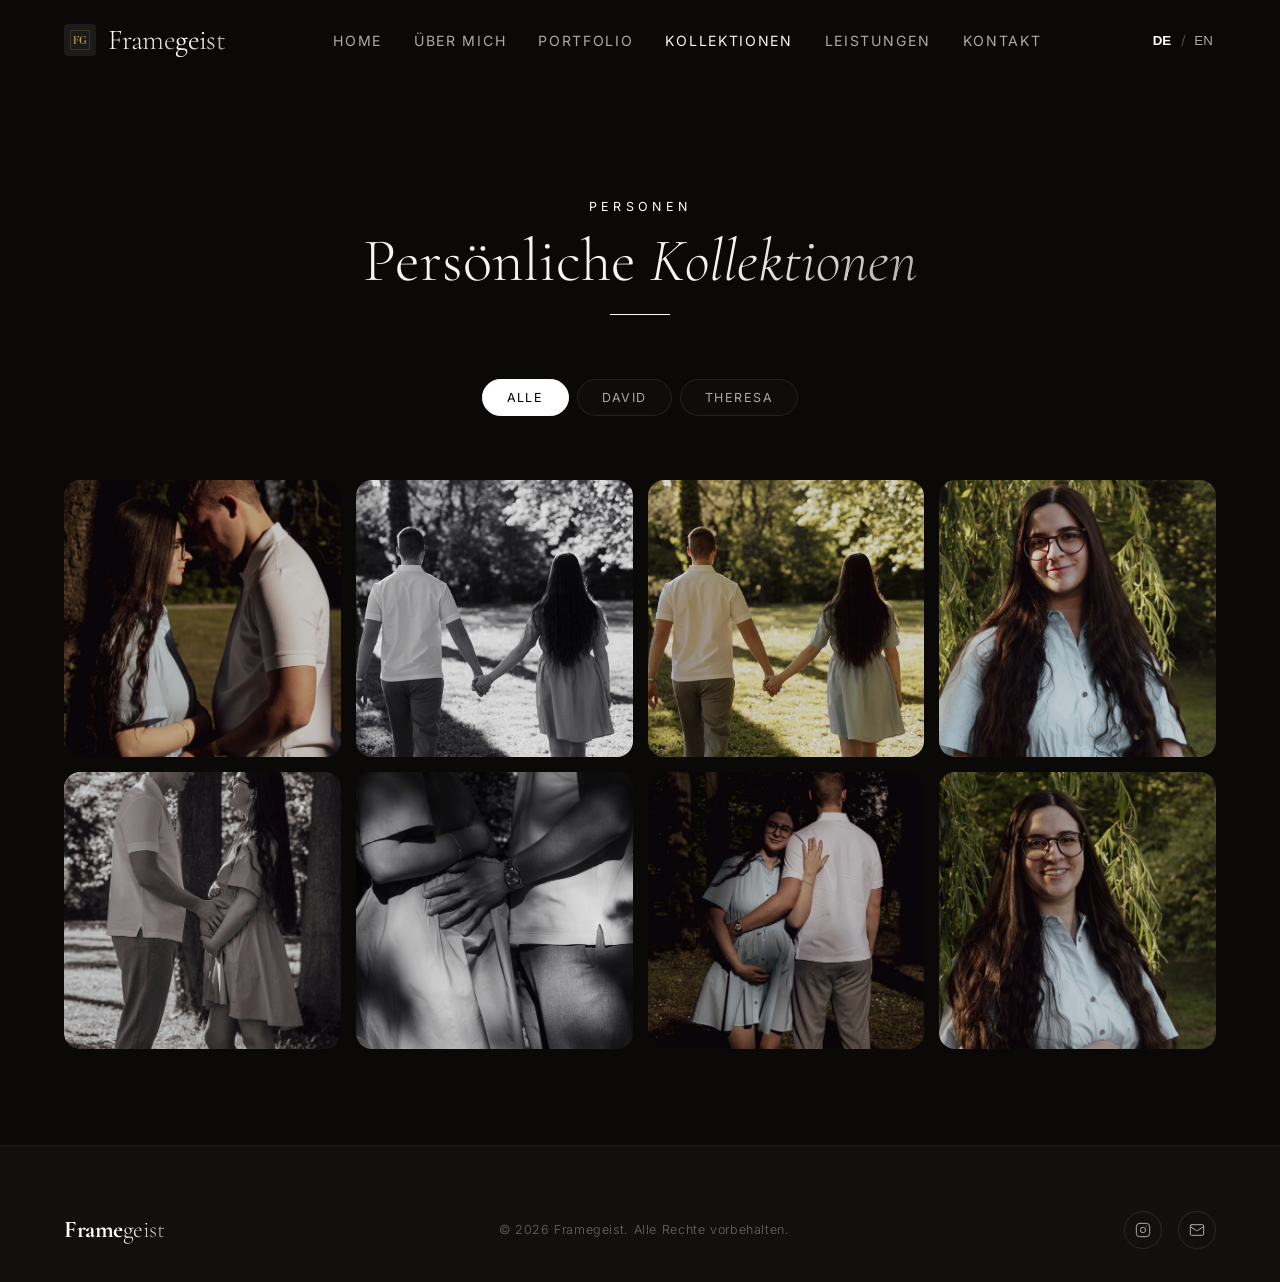
==== Website/collections.html @ 349dc471 "feat: add collections subpage for person-based filtering" ====
<!DOCTYPE html>
<html lang="de">
<head>
  <meta charset="UTF-8">
  <meta name="viewport" content="width=device-width, initial-scale=1.0">
  <title>Kollektionen | Framegeist</title>
  <meta name="description" content="Framegeist | Persönliche Kollektionen und Fotogalerien.">
  <link rel="stylesheet" href="style.css">
  <link rel="icon" type="image/png" href="favicon.png">
  <script>
    const savedLang = localStorage.getItem('preferredLang') || 'de';
    document.documentElement.className = 'lang-' + savedLang;
  </script>
</head>
<body class="lang-de">

  <!-- ========== NAVIGATION ========== -->
  <nav class="nav" id="nav">
    <div class="container nav__inner">
      <a href="index.html" class="nav__logo"><img src="favicon.png" alt="Framegeist Logo" class="nav__logo-icon"><span>Frame<span>geist</span></span></a>
      <ul class="nav__links" id="navLinks">
        <li><a href="index.html#home">Home</a></li>
        <li><a href="index.html#about">
          <span class="lang-de">Über mich</span>
          <span class="lang-en">About Me</span>
        </a></li>
        <li><a href="index.html#gallery">
          <span class="lang-de">Portfolio</span>
          <span class="lang-en">Portfolio</span>
        </a></li>
        <li><a href="collections.html" style="color: var(--clr-gold-light);">
          <span class="lang-de">Kollektionen</span>
          <span class="lang-en">Collections</span>
        </a></li>
        <li><a href="index.html#services">
          <span class="lang-de">Leistungen</span>
          <span class="lang-en">Services</span>
        </a></li>
        <li><a href="index.html#contact">
          <span class="lang-de">Kontakt</span>
          <span class="lang-en">Contact</span>
        </a></li>
      </ul>
      <div class="lang-switcher">
        <button class="lang-btn active" data-lang="de">DE</button>
        <span>/</span>
        <button class="lang-btn" data-lang="en">EN</button>
      </div>
      <button class="nav__toggle" id="navToggle" aria-label="Menü">
        <span></span><span></span><span></span>
      </button>
    </div>
  </nav>

  <div style="height: 100px;"></div>

  <!-- ========== GALLERY ========== -->
  <section class="section gallery" id="gallery" style="min-height: 80vh;">
    <div class="container">
      <div class="section-header reveal">
        <p class="section-label">
          <span class="lang-de">Personen</span>
          <span class="lang-en">People</span>
        </p>
        <h2 class="section-title lang-de">Persönliche <em>Kollektionen</em></h2>
        <h2 class="section-title lang-en">Personal <em>Collections</em></h2>
        <div class="section-divider"></div>
      </div>

      <!-- Category Filter -->
      <div class="gallery__filters reveal">
        <button class="gallery__filter active" data-filter="all">
          <span class="lang-de">Alle</span>
          <span class="lang-en">All</span>
        </button>
        <button class="gallery__filter" data-filter="david">
          <span>David</span>
        </button>
        <button class="gallery__filter" data-filter="theresa">
          <span>Theresa</span>
        </button>
      </div>

      <div class="gallery__grid" id="galleryGrid">
        <!-- Images populated by JS -->
      </div>
    </div>
  </section>

  <!-- ========== FOOTER ========== -->
  <footer class="footer">
    <div class="container footer__inner">
      <div class="footer__logo">Frame<span>geist</span></div>
      <p class="footer__copy lang-de">© 2026 Framegeist. Alle Rechte vorbehalten.</p>
      <p class="footer__copy lang-en">© 2026 Framegeist. All rights reserved.</p>
      <ul class="footer__social">
        <li><a href="https://www.instagram.com" target="_blank" rel="noopener" aria-label="Instagram">
          <svg viewBox="0 0 24 24" fill="none" stroke="currentColor" stroke-width="1.5" stroke-linecap="round" stroke-linejoin="round"><rect width="20" height="20" x="2" y="2" rx="5" ry="5"/><path d="M16 11.37A4 4 0 1 1 12.63 8 4 4 0 0 1 16 11.37z"/><line x1="17.5" x2="17.51" y1="6.5" y2="6.5"/></svg>
        </a></li>
        <li><a href="mailto:kontakt@framegeist.at" aria-label="Email">
          <svg viewBox="0 0 24 24" fill="none" stroke="currentColor" stroke-width="1.5" stroke-linecap="round" stroke-linejoin="round"><rect width="20" height="16" x="2" y="4" rx="2"/><path d="m22 7-8.97 5.7a1.94 1.94 0 0 1-2.06 0L2 7"/></svg>
        </a></li>
      </ul>
    </div>
  </footer>

  <!-- ========== LIGHTBOX ========== -->
  <div class="lightbox" id="lightbox">
    <button class="lightbox__close" id="lightboxClose" aria-label="Schließen">✕</button>
    <button class="lightbox__nav lightbox__prev" id="lightboxPrev" aria-label="Vorheriges Bild">‹</button>
    <img class="lightbox__img" id="lightboxImg" src="" alt="">
    <button class="lightbox__nav lightbox__next" id="lightboxNext" aria-label="Next">›</button>
  </div>

  <!-- ========== JAVASCRIPT ========== -->
  <script>
    // Split Babyfotos between David and Theresa as an example setup
    const galleryImages = [
      { src: "Babyfotos D&T/1-IMG_6908.jpg", category: "david" },
      { src: "Babyfotos D&T/2-IMG_6908.jpg", category: "david" },
      { src: "Babyfotos D&T/3-IMG_6918.jpg", category: "david" },
      { src: "Babyfotos D&T/4-IMG_6923.jpg", category: "david" },
      { src: "Babyfotos D&T/5-IMG_6934.jpg", category: "david" },
      { src: "Babyfotos D&T/6-IMG_6941.jpg", category: "david" },
      { src: "Babyfotos D&T/7-IMG_6942.jpg", category: "david" },
      { src: "Babyfotos D&T/8-IMG_6946.jpg", category: "david" },
      { src: "Babyfotos D&T/9-IMG_6956.jpg", category: "david" },
      { src: "Babyfotos D&T/10-IMG_6964.jpg", category: "david" },
      { src: "Babyfotos D&T/11-IMG_6984.jpg", category: "david" },
      { src: "Babyfotos D&T/12-IMG_6984.jpg", category: "david" },
      { src: "Babyfotos D&T/13-IMG_6985.jpg", category: "david" },
      { src: "Babyfotos D&T/14-IMG_6994.jpg", category: "david" },
      { src: "Babyfotos D&T/15-IMG_7001.jpg", category: "david" },
      { src: "Babyfotos D&T/16-IMG_7005.jpg", category: "david" },
      { src: "Babyfotos D&T/17-IMG_7005.jpg", category: "david" },
      { src: "Babyfotos D&T/18-IMG_7021.jpg", category: "david" },
      { src: "Babyfotos D&T/19-IMG_7038.jpg", category: "david" },
      { src: "Babyfotos D&T/20-IMG_7050.jpg", category: "david" },
      { src: "Babyfotos D&T/21-IMG_7054.jpg", category: "theresa" },
      { src: "Babyfotos D&T/22-IMG_7091.jpg", category: "theresa" },
      { src: "Babyfotos D&T/23-IMG_7100.jpg", category: "theresa" },
      { src: "Babyfotos D&T/24-IMG_7100.jpg", category: "theresa" },
      { src: "Babyfotos D&T/25-IMG_7110.jpg", category: "theresa" },
      { src: "Babyfotos D&T/26-IMG_7119.jpg", category: "theresa" },
      { src: "Babyfotos D&T/27-IMG_7136.jpg", category: "theresa" },
      { src: "Babyfotos D&T/28-IMG_7145.jpg", category: "theresa" },
      { src: "Babyfotos D&T/29-IMG_7157.jpg", category: "theresa" },
      { src: "Babyfotos D&T/30-IMG_7157.jpg", category: "theresa" },
      { src: "Babyfotos D&T/31-IMG_7173.jpg", category: "theresa" },
      { src: "Babyfotos D&T/32-IMG_7177.jpg", category: "theresa" },
      { src: "Babyfotos D&T/33-IMG_7179.jpg", category: "theresa" },
      { src: "Babyfotos D&T/34-IMG_7189.jpg", category: "theresa" },
      { src: "Babyfotos D&T/35-IMG_7204.jpg", category: "theresa" },
      { src: "Babyfotos D&T/36-IMG_7207.jpg", category: "theresa" },
      { src: "Babyfotos D&T/37-IMG_7209.jpg", category: "theresa" },
      { src: "Babyfotos D&T/38-IMG_7215.jpg", category: "theresa" },
      { src: "Babyfotos D&T/39-IMG_7218.jpg", category: "theresa" },
      { src: "Babyfotos D&T/40-IMG_7225.jpg", category: "theresa" },
      { src: "Babyfotos D&T/41-IMG_7238.jpg", category: "theresa" }
    ];

    let activeFilter = 'all';
    let filteredPool = [];
    let visibleImages = [];
    let cycleInterval = null;

    function shuffleArray(array) {
      const arr = [...array];
      for (let i = arr.length - 1; i > 0; i--) {
        const j = Math.floor(Math.random() * (i + 1));
        [arr[i], arr[j]] = [arr[j], arr[i]];
      }
      return arr;
    }

    function getThumbSrc(src) {
      if (src.includes('Babyfotos D&T/')) return src.replace('Babyfotos D&T/', 'Babyfotos D&T/thumbnails/');
      if (src.includes('Fotos/')) return src.replace('Fotos/', 'Fotos/thumbnails/');
      return src;
    }

    function renderGallery(filter) {
      const grid = document.getElementById('galleryGrid');
      grid.innerHTML = '';
      
      if (cycleInterval) clearInterval(cycleInterval);

      filteredPool = filter === 'all'
        ? [...galleryImages]
        : galleryImages.filter(img => img.category === filter);

      const shuffled = shuffleArray(filteredPool);
      visibleImages = shuffled.slice(0, Math.min(8, shuffled.length));

      visibleImages.forEach((img, i) => {
        const item = document.createElement('div');
        item.className = 'gallery__item';
        item.style.opacity = '1';
        item.setAttribute('data-index', i);
        const thumbSrc = getThumbSrc(img.src);
        item.innerHTML = `<img src="${thumbSrc}" alt="Framegeist" loading="lazy">`;
        item.addEventListener('click', () => openLightbox(img.src));
        grid.appendChild(item);
      });

      if (filteredPool.length > visibleImages.length) {
        cycleInterval = setInterval(swapRandomImage, 6000);
      }
    }

    function swapRandomImage() {
      const gridItems = document.querySelectorAll('#galleryGrid .gallery__item');
      if (gridItems.length === 0) return;

      const slotIndex = Math.floor(Math.random() * gridItems.length);
      const targetItem = gridItems[slotIndex];
      const currentSrcs = visibleImages.map(img => img.src);
      const unusedPool = filteredPool.filter(img => !currentSrcs.includes(img.src));

      if (unusedPool.length === 0) return;

      const newImage = unusedPool[Math.floor(Math.random() * unusedPool.length)];
      const preloader = new Image();
      const thumbSrc = getThumbSrc(newImage.src);
      preloader.src = thumbSrc;
      
      preloader.onerror = () => targetItem.style.opacity = '1';
      preloader.onload = () => {
        targetItem.style.opacity = '0';
        setTimeout(() => {
          const imgElement = targetItem.querySelector('img');
          if (imgElement) imgElement.src = thumbSrc;
          visibleImages[slotIndex] = newImage;
          const newItem = targetItem.cloneNode(true);
          newItem.addEventListener('click', () => openLightbox(newImage.src));
          targetItem.replaceWith(newItem);
          setTimeout(() => newItem.style.opacity = '1', 50);
        }, 800);
      };
    }

    document.querySelectorAll('.gallery__filter').forEach(btn => {
      btn.addEventListener('click', () => {
        document.querySelectorAll('.gallery__filter').forEach(b => b.classList.remove('active'));
        btn.classList.add('active');
        activeFilter = btn.dataset.filter;
        renderGallery(activeFilter);
      });
    });

    const langBtns = document.querySelectorAll('.lang-btn');
    langBtns.forEach(btn => {
      btn.addEventListener('click', () => {
        const lang = btn.getAttribute('data-lang');
        document.body.className = document.body.className.replace(/\blang-\w+\b/g, '');
        document.body.classList.add(`lang-${lang}`);
        document.documentElement.className = `lang-${lang}`;
        langBtns.forEach(b => b.classList.remove('active'));
        btn.classList.add('active');
        localStorage.setItem('preferredLang', lang);
      });
    });

    const currentLang = localStorage.getItem('preferredLang') || 'de';
    document.body.className = document.body.className.replace(/\blang-\w+\b/g, '');
    document.body.classList.add(`lang-${currentLang}`);
    document.documentElement.className = `lang-${currentLang}`;
    const activeBtn = document.querySelector(`.lang-btn[data-lang="${currentLang}"]`);
    if (activeBtn) {
      langBtns.forEach(b => b.classList.remove('active'));
      activeBtn.classList.add('active');
    }

    const nav = document.getElementById('nav');
    window.addEventListener('scroll', () => {
      nav.classList.toggle('scrolled', window.scrollY > 60);
    });

    const navToggle = document.getElementById('navToggle');
    const navLinks = document.getElementById('navLinks');
    navToggle.addEventListener('click', () => navLinks.classList.toggle('open'));
    navLinks.querySelectorAll('a').forEach(link => {
      link.addEventListener('click', () => navLinks.classList.remove('open'));
    });

    const lightbox = document.getElementById('lightbox');
    const lightboxImg = document.getElementById('lightboxImg');
    let currentIndex = 0;

    function openLightbox(src) {
      currentIndex = filteredPool.findIndex(img => img.src === src);
      if (currentIndex === -1) currentIndex = 0;
      lightboxImg.classList.add('loading');
      lightbox.classList.add('active');
      document.body.style.overflow = 'hidden';
      updateLightboxImage();
    }

    function updateLightboxImage() {
      const imgUrl = filteredPool[currentIndex].src;
      lightboxImg.classList.add('loading');
      const tempImg = new Image();
      tempImg.src = imgUrl;
      tempImg.onload = () => {
        lightboxImg.src = imgUrl;
        lightboxImg.classList.remove('loading');
        preloadNeighbors();
      };
    }

    function preloadNeighbors() {
      if (filteredPool.length <= 1) return;
      const nextIdx = (currentIndex + 1) % filteredPool.length;
      const prevIdx = (currentIndex - 1 + filteredPool.length) % filteredPool.length;
      new Image().src = filteredPool[nextIdx].src;
      new Image().src = filteredPool[prevIdx].src;
    }

    function closeLightbox() {
      lightbox.classList.remove('active');
      document.body.style.overflow = '';
      setTimeout(() => {
        lightboxImg.src = '';
        lightboxImg.classList.add('loading');
      }, 400);
    }

    document.getElementById('lightboxClose').addEventListener('click', closeLightbox);
    lightbox.addEventListener('click', (e) => {
      if (e.target === lightbox) closeLightbox();
    });

    document.getElementById('lightboxPrev').addEventListener('click', (e) => {
      e.stopPropagation();
      currentIndex = (currentIndex - 1 + filteredPool.length) % filteredPool.length;
      updateLightboxImage();
    });

    document.getElementById('lightboxNext').addEventListener('click', (e) => {
      e.stopPropagation();
      currentIndex = (currentIndex + 1) % filteredPool.length;
      updateLightboxImage();
    });

    document.addEventListener('keydown', (e) => {
      if (!lightbox.classList.contains('active')) return;
      if (e.key === 'Escape') closeLightbox();
      if (e.key === 'ArrowLeft') document.getElementById('lightboxPrev').click();
      if (e.key === 'ArrowRight') document.getElementById('lightboxNext').click();
    });

    const observer = new IntersectionObserver((entries) => {
      entries.forEach(entry => {
        if (entry.isIntersecting) entry.target.classList.add('visible');
      });
    }, { threshold: 0.1 });
    document.querySelectorAll('.reveal').forEach(el => observer.observe(el));

    // Initial render
    renderGallery(activeFilter);
  </script>
</body>
</html>
---- Website/style.css ----
/* ============================================
   FRAMEGEIST — DESIGN SYSTEM
   Premium obsidian-dark & platinum-silver aesthetic
   ============================================ */

@import url('https://fonts.googleapis.com/css2?family=Cormorant+Garamond:ital,wght@0,300;0,400;0,500;0,600;1,300;1,400&family=Inter:wght@300;400;500&display=swap');

/* --- CSS Custom Properties --- */
:root {
  --clr-bg: #0a0908;
  --clr-bg-alt: #12100f;
  --clr-surface: #1a1716;
  --clr-surface-hover: #262220;
  --clr-gold: #ffffff;
  --clr-gold-light: #f7f5f2;
  --clr-gold-dark: #8a8580;
  --clr-warm: #d1c7bd;
  --clr-text: #f7f5f2;
  --clr-text-muted: #b0a9a2;
  --clr-text-dim: #6e6761;
  --clr-overlay: rgba(10, 9, 8, 0.92);
  --clr-overlay-light: rgba(10, 9, 8, 0.65);

  --ff-heading: 'Cormorant Garamond', 'Georgia', serif;
  --ff-body: 'Inter', 'Helvetica Neue', sans-serif;

  --fs-hero: clamp(3.2rem, 9vw, 7.5rem);
  --fs-h1: clamp(2.2rem, 5.5vw, 3.8rem);
  --fs-h2: clamp(1.6rem, 3.5vw, 2.8rem);
  --fs-h3: clamp(1.2rem, 2.2vw, 1.7rem);
  --fs-body: clamp(0.95rem, 1.3vw, 1.1rem);
  --fs-small: 0.88rem;
  --fs-xs: 0.78rem;

  --space-xs: 0.5rem;
  --space-sm: 1rem;
  --space-md: 2rem;
  --space-lg: 4rem;
  --space-xl: 6rem;
  --space-2xl: 10rem;

  --radius: 16px;
  --transition: 0.4s cubic-bezier(0.25, 0.46, 0.45, 0.94);
  --transition-slow: 0.8s cubic-bezier(0.25, 0.46, 0.45, 0.94);
}

/* --- Reset & Base --- */
*, *::before, *::after { box-sizing: border-box; margin: 0; padding: 0; }

html {
  scroll-behavior: smooth;
  scrollbar-width: thin;
  scrollbar-color: var(--clr-gold-dark) var(--clr-bg);
}

body {
  font-family: var(--ff-body);
  font-size: var(--fs-body);
  font-weight: 300;
  color: var(--clr-text);
  background: var(--clr-bg);
  line-height: 1.7;
  overflow-x: hidden;
  -webkit-font-smoothing: antialiased;
}

img { display: block; max-width: 100%; height: auto; }
a { color: var(--clr-gold); text-decoration: none; transition: color var(--transition); }
a:hover { color: var(--clr-gold-light); }

::selection {
  background: var(--clr-gold);
  color: var(--clr-bg);
}

/* --- Layout --- */
.container {
  width: min(90%, 1300px);
  margin-inline: auto;
}

.section {
  padding: var(--space-xl) 0;
  position: relative;
}

/* --- Navigation --- */
.nav {
  position: fixed;
  top: 0;
  left: 0;
  right: 0;
  z-index: 1000;
  padding: var(--space-sm) 0;
  transition: background var(--transition), padding var(--transition), backdrop-filter var(--transition);
}

.nav.scrolled {
  background: rgba(14, 12, 10, 0.92);
  backdrop-filter: blur(20px);
  -webkit-backdrop-filter: blur(20px);
  padding: var(--space-xs) 0;
  border-bottom: 1px solid rgba(201, 168, 108, 0.08);
}

.nav__inner {
  display: flex;
  align-items: center;
  justify-content: space-between;
}

.nav__logo {
  font-family: var(--ff-heading);
  font-size: 1.8rem;
  font-weight: 700;
  letter-spacing: -0.02em;
  color: #ffffff;
  text-transform: none;
  transition: opacity var(--transition);
  display: flex;
  align-items: center;
  gap: 12px;
}

.nav__logo-icon {
  height: 32px;
  width: 32px;
  object-fit: contain;
  border-radius: 4px;
}

.nav__logo span {
  font-weight: 300;
  background: linear-gradient(135deg, #ffffff 30%, #888888 100%);
  -webkit-background-clip: text;
  -webkit-text-fill-color: transparent;
}

.nav__links {
  display: flex;
  list-style: none;
  gap: var(--space-md);
}

.nav__links a {
  font-size: var(--fs-small);
  font-weight: 400;
  letter-spacing: 0.12em;
  text-transform: uppercase;
  color: var(--clr-text-muted);
  position: relative;
  padding-bottom: 4px;
}

.nav__links a::after {
  content: '';
  position: absolute;
  bottom: 0;
  left: 0;
  width: 0;
  height: 1px;
  background: var(--clr-gold);
  transition: width var(--transition);
}

.nav__links a:hover {
  color: var(--clr-gold-light);
}

.nav__links a:hover::after {
  width: 100%;
}

/* Mobile menu toggle */
.nav__toggle {
  display: none;
  flex-direction: column;
  gap: 5px;
  background: none;
  border: none;
  cursor: pointer;
  padding: 5px;
}

.nav__toggle span {
  display: block;
  width: 24px;
  height: 1.5px;
  background: var(--clr-text);
  transition: var(--transition);
}

/* --- Hero Section --- */
.hero {
  height: 100vh;
  min-height: 600px;
  display: flex;
  align-items: center;
  justify-content: center;
  position: relative;
  overflow: hidden;
}

.hero__bg {
  position: absolute;
  inset: 0;
  z-index: 0;
}

.hero__slide {
  position: absolute;
  inset: 0;
  opacity: 0;
  transition: opacity 1.5s ease-in-out;
  z-index: 0;
}

.hero__slide.active {
  opacity: 1;
  z-index: 1;
}

.hero__slide img {
  width: 100%;
  height: 100%;
  object-fit: cover;
  object-position: center 30%;
  filter: brightness(0.48) contrast(1.05);
  transform: scale(1.05);
}

.hero__slide.active img {
  animation: heroZoom 12s ease-in-out forwards;
}

@keyframes heroZoom {
  from { transform: scale(1.05); }
  to { transform: scale(1.12); }
}

.hero__overlay {
  position: absolute;
  inset: 0;
  background: linear-gradient(
    180deg,
    rgba(14, 12, 10, 0.3) 0%,
    rgba(14, 12, 10, 0.15) 40%,
    rgba(14, 12, 10, 0.5) 80%,
    rgba(14, 12, 10, 0.95) 100%
  );
  z-index: 1;
}

.hero__content {
  position: relative;
  z-index: 2;
  text-align: center;
  animation: fadeUp 1.2s ease-out;
}

@keyframes fadeUp {
  from { opacity: 0; transform: translateY(40px); }
  to { opacity: 1; transform: translateY(0); }
}

.hero__tagline {
  font-family: var(--ff-body);
  font-size: var(--fs-xs);
  font-weight: 400;
  letter-spacing: 0.4em;
  text-transform: uppercase;
  color: var(--clr-gold);
  margin-bottom: var(--space-sm);
}

.hero__title {
  font-family: var(--ff-heading);
  font-size: var(--fs-hero);
  font-weight: 300;
  line-height: 1;
  color: var(--clr-text);
  margin-bottom: var(--space-sm);
  letter-spacing: 0.02em;
}

.hero__title em {
  font-style: italic;
  font-weight: 300;
  background: linear-gradient(135deg, var(--clr-text) 30%, var(--clr-text-muted) 100%);
  -webkit-background-clip: text;
  -webkit-text-fill-color: transparent;
}

.hero__subtitle {
  font-family: var(--ff-body);
  font-size: var(--fs-body);
  font-weight: 300;
  color: var(--clr-text-muted);
  max-width: 540px;
  margin-inline: auto;
  margin-bottom: var(--space-md);
  letter-spacing: 0.05em;
}

.hero__scroll {
  display: inline-flex;
  flex-direction: column;
  align-items: center;
  gap: var(--space-xs);
  color: var(--clr-text-dim);
  font-size: var(--fs-xs);
  letter-spacing: 0.2em;
  text-transform: uppercase;
  animation: float 3s ease-in-out infinite;
  margin-top: var(--space-md);
}

/* Scroll Indicator Capsule */
.scroll-indicator {
  width: 22px;
  height: 38px;
  border: 1px solid rgba(201, 168, 108, 0.4);
  border-radius: 12px;
  position: relative;
  margin-top: 8px;
  display: flex;
  justify-content: center;
  transition: border-color var(--transition);
}

.hero__scroll:hover .scroll-indicator {
  border-color: var(--clr-gold);
}

.scroll-indicator__dot {
  width: 4px;
  height: 8px;
  background: var(--clr-gold);
  border-radius: 2px;
  position: absolute;
  top: 6px;
  animation: scrollDot 2.2s cubic-bezier(0.15, 0.41, 0.69, 0.94) infinite;
}

@keyframes scrollDot {
  0% {
    opacity: 0;
    transform: translateY(0);
  }
  30% {
    opacity: 1;
  }
  60% {
    opacity: 0;
    transform: translateY(12px);
  }
  100% {
    opacity: 0;
  }
}

/* --- Section Headers --- */
.section-header {
  text-align: center;
  margin-bottom: var(--space-lg);
}

.section-label {
  font-family: var(--ff-body);
  font-size: var(--fs-xs);
  font-weight: 400;
  letter-spacing: 0.35em;
  text-transform: uppercase;
  color: var(--clr-gold);
  margin-bottom: var(--space-xs);
}

.section-title {
  font-family: var(--ff-heading);
  font-size: var(--fs-h1);
  font-weight: 300;
  color: var(--clr-text);
  line-height: 1.2;
}
.section-title em {
  font-style: italic;
  font-weight: 300;
  background: linear-gradient(135deg, var(--clr-text) 30%, var(--clr-text-muted) 100%);
  -webkit-background-clip: text;
  -webkit-text-fill-color: transparent;
}

.section-divider {
  width: 60px;
  height: 1px;
  background: var(--clr-gold);
  margin: var(--space-sm) auto 0;
}

/* --- About Section --- */
.about {
  background: var(--clr-bg-alt);
}

.about__grid {
  display: grid;
  grid-template-columns: 1fr 1fr;
  gap: var(--space-lg);
  align-items: center;
}

.about__image-wrapper {
  position: relative;
  overflow: hidden;
}

/* Portrait border removed */

.about__image {
  width: 100%;
  height: 550px;
  object-fit: cover;
  object-position: center 20%;
  transition: transform var(--transition-slow);
}

.about__image-wrapper:hover .about__image {
  transform: scale(1.03);
}

.about__text h2 {
  font-family: var(--ff-heading);
  font-size: var(--fs-h2);
  font-weight: 300;
  margin-bottom: var(--space-xs);
}

.about__text h2 em {
  font-style: italic;
  font-weight: 300;
  background: linear-gradient(135deg, var(--clr-text) 30%, var(--clr-text-muted) 100%);
  -webkit-background-clip: text;
  -webkit-text-fill-color: transparent;
}

.about__text .about__role {
  font-size: var(--fs-small);
  color: var(--clr-gold);
  letter-spacing: 0.2em;
  text-transform: uppercase;
  margin-bottom: var(--space-md);
}

.about__text p {
  color: var(--clr-text-muted);
  margin-bottom: var(--space-sm);
  line-height: 1.8;
}

.about__quote {
  margin-top: var(--space-md);
  padding-top: var(--space-md);
  border-top: 1px solid rgba(201, 168, 108, 0.12);
}

.about__quote-text {
  font-family: var(--ff-heading);
  font-size: var(--fs-h3);
  font-style: italic;
  font-weight: 300;
  line-height: 1.5;
  color: var(--clr-gold);
  letter-spacing: 0.02em;
}

.about__quote-text small {
  display: block;
  font-family: var(--ff-body);
  font-size: var(--fs-xs);
  font-style: normal;
  text-transform: uppercase;
  letter-spacing: 0.15em;
  color: var(--clr-text-dim);
  margin-top: var(--space-xs);
}

/* --- Gallery Section --- */

/* Gallery filter buttons */
.gallery__filters {
  display: flex;
  justify-content: center;
  flex-wrap: wrap;
  gap: var(--space-xs);
  margin-bottom: var(--space-lg);
}

.gallery__filter {
  padding: 10px 24px;
  background: rgba(255, 255, 255, 0.02);
  border: 1px solid rgba(255, 255, 255, 0.08);
  border-radius: 30px;
  color: var(--clr-text-muted);
  font-family: var(--ff-body);
  font-size: var(--fs-xs);
  font-weight: 400;
  letter-spacing: 0.12em;
  text-transform: uppercase;
  cursor: pointer;
  transition: all var(--transition);
}

.gallery__filter:hover {
  border-color: rgba(255, 255, 255, 0.3);
  color: var(--clr-text);
  background: rgba(255, 255, 255, 0.05);
}

.gallery__filter.active {
  background: #ffffff;
  border-color: #ffffff;
  color: #000000;
}

/* Gallery grid */
.gallery__grid {
  display: grid;
  grid-template-columns: repeat(4, 1fr);
  gap: 15px;
}

.gallery__item {
  position: relative;
  overflow: hidden;
  cursor: pointer;
  border-radius: var(--radius);
  aspect-ratio: 1 / 1;
  transition: opacity 0.8s ease-in-out, transform 0.5s ease;
}

.gallery__item img {
  width: 100%;
  height: 100%;
  object-fit: cover;
  display: block;
  transition: transform var(--transition-slow), filter var(--transition);
  filter: brightness(0.9) saturate(0.95);
}

.gallery__item::after {
  content: '';
  position: absolute;
  inset: 0;
  background: linear-gradient(to top, rgba(14, 12, 10, 0.6) 0%, transparent 60%);
  opacity: 0;
  transition: opacity var(--transition);
}

.gallery__item:hover img {
  transform: scale(1.05);
  filter: brightness(1) saturate(1);
}

.gallery__item:hover::after {
  opacity: 1;
}

.gallery__item-overlay {
  position: absolute;
  bottom: 0;
  left: 0;
  right: 0;
  padding: var(--space-sm);
  z-index: 2;
  transform: translateY(10px);
  opacity: 0;
  transition: transform var(--transition), opacity var(--transition);
  display: flex;
  align-items: flex-end;
  justify-content: space-between;
}

.gallery__item:hover .gallery__item-overlay {
  transform: translateY(0);
  opacity: 1;
}

.gallery__item-caption {
  font-size: var(--fs-xs);
  color: var(--clr-text);
  letter-spacing: 0.05em;
  text-shadow: 0 1px 6px rgba(0,0,0,0.6);
}

.gallery__view-icon {
  width: 36px;
  height: 36px;
  border: 1px solid var(--clr-gold);
  border-radius: 50%;
  display: flex;
  align-items: center;
  justify-content: center;
  color: var(--clr-gold);
  font-size: 14px;
  flex-shrink: 0;
}

/* --- Services Section --- */
.services {
  background: var(--clr-bg-alt);
}

.services__grid {
  display: grid;
  grid-template-columns: repeat(3, 1fr);
  gap: var(--space-md);
}

.service-card {
  background: var(--clr-surface);
  padding: var(--space-md);
  border: 1px solid rgba(201, 168, 108, 0.06);
  border-radius: var(--radius);
  transition: transform var(--transition), border-color var(--transition), background var(--transition);
  text-align: center;
  cursor: pointer;
  display: flex;
  flex-direction: column;
  align-items: center;
  position: relative;
  overflow: hidden;
}

.service-card:hover, .service-card.expanded {
  transform: translateY(-6px);
  border-color: rgba(201, 168, 108, 0.25);
  background: var(--clr-surface-hover);
}

.service-card__main {
  width: 100%;
}

.service-card__icon {
  font-size: 2.2rem;
  margin-bottom: var(--space-sm);
  display: block;
  transition: transform var(--transition);
}

.service-card:hover .service-card__icon {
  transform: scale(1.1);
}

.service-card__title {
  font-family: var(--ff-heading);
  font-size: var(--fs-h3);
  font-weight: 400;
  color: var(--clr-text);
  margin-bottom: var(--space-xs);
}

.service-card__desc {
  font-size: var(--fs-small);
  color: var(--clr-text-muted);
  line-height: 1.7;
}

.service-card__details {
  max-height: 0;
  opacity: 0;
  overflow: hidden;
  transition: max-height 0.5s cubic-bezier(0.25, 0.46, 0.45, 0.94), opacity 0.4s ease, margin-top 0.4s ease, padding-top 0.4s ease, border-color var(--transition);
  margin-top: 0;
  width: 100%;
  border-top: 1px dashed transparent;
  padding-top: 0;
}

.service-card.expanded .service-card__details {
  max-height: 320px;
  opacity: 1;
  margin-top: var(--space-md);
  padding-top: var(--space-md);
  border-color: rgba(201, 168, 108, 0.15);
}

.service-card__list {
  list-style: none;
  text-align: left;
  padding-left: 0;
  font-size: 0.85rem;
  color: var(--clr-text-muted);
  display: flex;
  flex-direction: column;
  gap: 10px;
}

.service-card__list li {
  position: relative;
  padding-left: 20px;
  line-height: 1.5;
}

.service-card__list li::before {
  content: '•';
  color: var(--clr-gold);
  position: absolute;
  left: 4px;
  font-size: 1.1rem;
  line-height: 1.2;
}

.service-card__toggle-btn {
  font-size: 0.72rem;
  color: var(--clr-gold);
  text-transform: uppercase;
  letter-spacing: 0.15em;
  margin-top: var(--space-sm);
  padding-top: 6px;
  display: flex;
  align-items: center;
  gap: 6px;
  transition: color var(--transition);
}

.service-card__toggle-btn span {
  display: inline-block;
  transition: transform var(--transition);
}

.service-card.expanded .service-card__toggle-btn span {
  transform: rotate(180deg);
}

.service-card:hover .service-card__toggle-btn {
  color: var(--clr-gold-light);
}

/* --- Contact Section --- */
.contact__inner {
  display: grid;
  grid-template-columns: 1fr 1fr;
  gap: var(--space-lg);
}

.contact__info h2 {
  font-family: var(--ff-heading);
  font-size: var(--fs-h2);
  font-weight: 300;
  margin-bottom: var(--space-sm);
}

.contact__info h2 em {
  font-style: italic;
  font-weight: 300;
  background: linear-gradient(135deg, var(--clr-text) 30%, var(--clr-text-muted) 100%);
  -webkit-background-clip: text;
  -webkit-text-fill-color: transparent;
}

.contact__info p {
  color: var(--clr-text-muted);
  margin-bottom: var(--space-md);
  line-height: 1.8;
}

.contact__details {
  list-style: none;
  display: flex;
  flex-direction: column;
  gap: var(--space-sm);
}

.contact__details li {
  display: flex;
  align-items: center;
  gap: var(--space-sm);
  color: var(--clr-text-muted);
}

.contact__details li .icon {
  width: 40px;
  height: 40px;
  border: 1px solid rgba(201, 168, 108, 0.2);
  border-radius: 50%;
  display: flex;
  align-items: center;
  justify-content: center;
  flex-shrink: 0;
}

.contact__details li .icon svg {
  width: 18px;
  height: 18px;
  color: var(--clr-gold);
}

.contact__form {
  display: flex;
  flex-direction: column;
  gap: var(--space-sm);
}

.form-group input,
.form-group textarea {
  width: 100%;
  padding: 14px 18px;
  background: var(--clr-surface);
  border: 1px solid rgba(201, 168, 108, 0.1);
  border-radius: var(--radius);
  color: var(--clr-text);
  font-family: var(--ff-body);
  font-size: var(--fs-small);
  transition: border-color var(--transition);
  outline: none;
}

.form-group input::placeholder,
.form-group textarea::placeholder {
  color: var(--clr-text-dim);
}

.form-group input:focus,
.form-group textarea:focus {
  border-color: var(--clr-gold);
}

.form-group textarea {
  resize: vertical;
  min-height: 140px;
}

.btn {
  display: inline-flex;
  align-items: center;
  justify-content: center;
  gap: 8px;
  padding: 14px 36px;
  font-family: var(--ff-body);
  font-size: var(--fs-small);
  font-weight: 400;
  letter-spacing: 0.15em;
  text-transform: uppercase;
  border: 1px solid var(--clr-gold);
  background: transparent;
  color: var(--clr-gold);
  cursor: pointer;
  transition: all var(--transition);
  border-radius: var(--radius);
}

.btn:hover {
  background: var(--clr-gold);
  color: var(--clr-bg);
}

.btn--filled {
  background: var(--clr-gold);
  color: var(--clr-bg);
}

.btn--filled:hover {
  background: var(--clr-gold-light);
  border-color: var(--clr-gold-light);
}

/* --- Footer --- */
.footer {
  background: var(--clr-bg-alt);
  border-top: 1px solid rgba(201, 168, 108, 0.08);
  padding: var(--space-lg) 0 var(--space-md);
}

.footer__inner {
  display: flex;
  justify-content: space-between;
  align-items: center;
  flex-wrap: wrap;
  gap: var(--space-sm);
}

.footer__logo {
  font-family: var(--ff-heading);
  font-size: 1.5rem;
  font-weight: 700;
  letter-spacing: -0.02em;
  color: #ffffff;
  text-transform: none;
}

.footer__logo span {
  font-weight: 300;
  background: linear-gradient(135deg, #ffffff 30%, #888888 100%);
  -webkit-background-clip: text;
  -webkit-text-fill-color: transparent;
}

.footer__copy {
  font-size: var(--fs-xs);
  color: var(--clr-text-dim);
  letter-spacing: 0.05em;
}

.footer__social {
  display: flex;
  gap: var(--space-sm);
  list-style: none;
}

.footer__social a {
  width: 38px;
  height: 38px;
  border: 1px solid rgba(201, 168, 108, 0.15);
  border-radius: 50%;
  display: flex;
  align-items: center;
  justify-content: center;
  color: var(--clr-text-muted);
  font-size: 0.9rem;
  transition: all var(--transition);
}

.footer__social a svg {
  width: 16px;
  height: 16px;
}

.footer__social a:hover {
  border-color: var(--clr-gold);
  color: var(--clr-gold);
  transform: translateY(-2px);
}

/* --- Lightbox --- */
.lightbox {
  position: fixed;
  inset: 0;
  z-index: 9999;
  background: rgba(0, 0, 0, 0.95);
  display: flex;
  align-items: center;
  justify-content: center;
  flex-direction: column;
  opacity: 0;
  visibility: hidden;
  transition: opacity 0.4s, visibility 0.4s;
  backdrop-filter: blur(10px);
}

.lightbox.active {
  opacity: 1;
  visibility: visible;
}

.lightbox__img {
  max-width: 90vw;
  max-height: 82vh;
  object-fit: contain;
  border-radius: var(--radius);
  box-shadow: 0 20px 60px rgba(0, 0, 0, 0.5);
  transform: scale(0.9);
  transition: transform 0.4s, opacity 0.3s ease;
  opacity: 1;
}

.lightbox__img.loading {
  opacity: 0;
  transform: scale(0.95);
}

.lightbox.active .lightbox__img:not(.loading) {
  transform: scale(1);
}

.lightbox__caption {
  margin-top: var(--space-sm);
  font-family: var(--ff-body);
  font-size: var(--fs-small);
  color: var(--clr-text-muted);
  letter-spacing: 0.08em;
  text-align: center;
  opacity: 0;
  transform: translateY(10px);
  transition: opacity 0.5s 0.2s, transform 0.5s 0.2s;
}

.lightbox.active .lightbox__caption {
  opacity: 1;
  transform: translateY(0);
}

.lightbox__close {
  position: absolute;
  top: 30px;
  right: 30px;
  background: none;
  border: 1px solid rgba(255, 255, 255, 0.2);
  color: white;
  width: 44px;
  height: 44px;
  border-radius: 50%;
  font-size: 1.2rem;
  cursor: pointer;
  display: flex;
  align-items: center;
  justify-content: center;
  transition: all var(--transition);
}

.lightbox__close:hover {
  border-color: var(--clr-gold);
  color: var(--clr-gold);
}

.lightbox__nav {
  position: absolute;
  top: 50%;
  transform: translateY(-50%);
  background: none;
  border: 1px solid rgba(255, 255, 255, 0.15);
  color: white;
  width: 50px;
  height: 50px;
  border-radius: 50%;
  font-size: 1.2rem;
  cursor: pointer;
  display: flex;
  align-items: center;
  justify-content: center;
  transition: all var(--transition);
}

.lightbox__nav:hover {
  border-color: var(--clr-gold);
  color: var(--clr-gold);
}

.lightbox__prev { left: 30px; }
.lightbox__next { right: 30px; }

/* --- Scroll reveal animation --- */
.reveal {
  opacity: 0;
  transform: translateY(30px);
  transition: opacity 0.8s ease, transform 0.8s ease;
}

.reveal.visible {
  opacity: 1;
  transform: translateY(0);
}

/* --- Responsive --- */
@media (max-width: 900px) {
  .nav__links { display: none; }
  .nav__toggle { display: flex; }

  .nav__links.open {
    display: flex;
    flex-direction: column;
    position: absolute;
    top: 100%;
    left: 0;
    right: 0;
    background: rgba(14, 12, 10, 0.97);
    backdrop-filter: blur(20px);
    padding: var(--space-md);
    gap: var(--space-sm);
    border-bottom: 1px solid rgba(201, 168, 108, 0.1);
  }

  .about__grid { grid-template-columns: 1fr; }
  .about__image { height: 400px; }

  .gallery__grid { grid-template-columns: repeat(2, 1fr); }

  .services__grid {
    grid-template-columns: repeat(2, 1fr);
  }

  .contact__inner { grid-template-columns: 1fr; }
}

@media (max-width: 600px) {
  .gallery__grid { grid-template-columns: 1fr; }
  .about__stats { grid-template-columns: 1fr; text-align: center; }
  .hero__title { font-size: clamp(2.2rem, 10vw, 4rem); }
  .footer__inner { flex-direction: column; text-align: center; }

  .services__grid {
    grid-template-columns: 1fr;
  }

  .gallery__filters {
    gap: 6px;
  }

  .gallery__filter {
    padding: 8px 16px;
    font-size: 0.65rem;
  }

  .lightbox__nav {
    width: 40px;
    height: 40px;
  }
  .lightbox__prev { left: 10px; }
  .lightbox__next { right: 10px; }
}

/* --- Language Switcher --- */
.lang-switcher {
  display: flex;
  align-items: center;
  gap: 0.4rem;
  font-family: var(--ff-body);
  font-size: 0.8rem;
  color: var(--clr-text-dim);
}
.lang-btn {
  background: none;
  border: none;
  color: var(--clr-text-muted);
  cursor: pointer;
  font-weight: 500;
  padding: 0.2rem;
  transition: var(--transition);
}
.lang-btn:hover {
  color: var(--clr-text);
}
.lang-btn.active {
  color: var(--clr-gold);
  font-weight: 600;
}

body.lang-de .lang-en { display: none !important; }
body.lang-en .lang-de { display: none !important; }
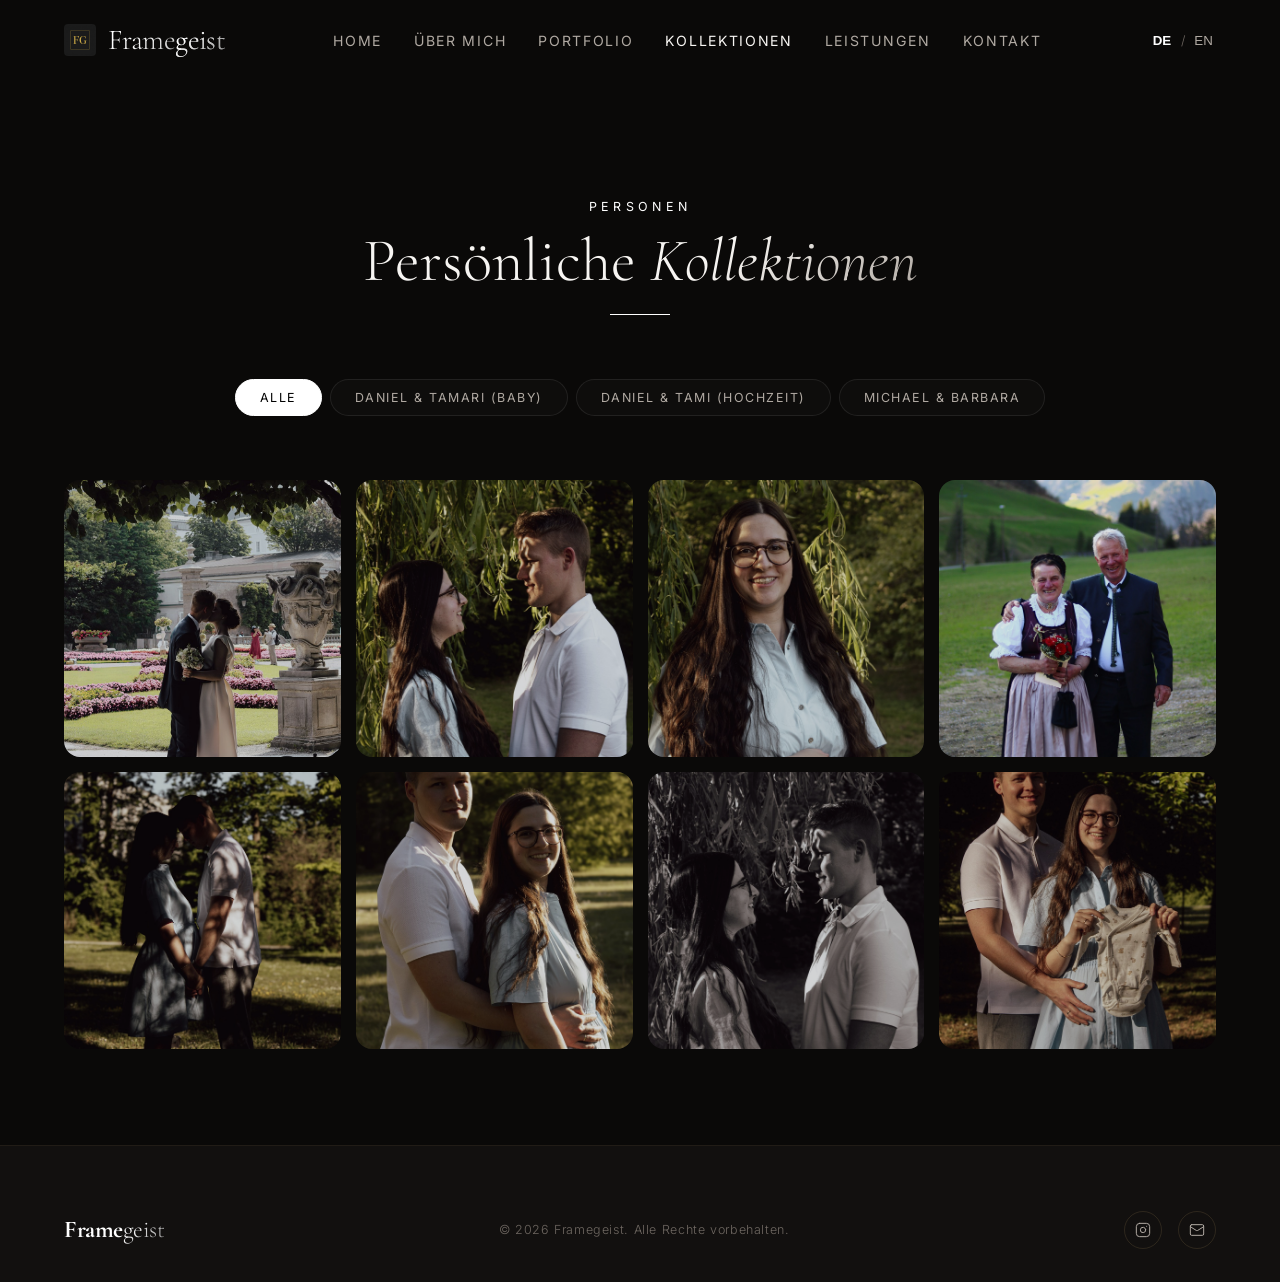
==== commit 1b8b6d91: "refactor: adapt to new folder structure and optimize collection performance - Updated all image path" ====
--- a/Website/collections.html
+++ b/Website/collections.html
@@ -73,11 +73,14 @@
           <span class="lang-de">Alle</span>
           <span class="lang-en">All</span>
         </button>
-        <button class="gallery__filter" data-filter="david">
-          <span>David</span>
+        <button class="gallery__filter" data-filter="daniel_tamari">
+          <span>Daniel & Tamari (Baby)</span>
         </button>
-        <button class="gallery__filter" data-filter="theresa">
-          <span>Theresa</span>
+        <button class="gallery__filter" data-filter="daniel_tami_hochzeit">
+          <span>Daniel & Tami (Hochzeit)</span>
+        </button>
+        <button class="gallery__filter" data-filter="michael_barbara">
+          <span>Michael & Barbara</span>
         </button>
       </div>
 
@@ -114,49 +117,59 @@
 
   <!-- ========== JAVASCRIPT ========== -->
   <script>
-    // Split Babyfotos between David and Theresa as an example setup
     const galleryImages = [
-      { src: "Babyfotos D&T/1-IMG_6908.jpg", category: "david" },
-      { src: "Babyfotos D&T/2-IMG_6908.jpg", category: "david" },
-      { src: "Babyfotos D&T/3-IMG_6918.jpg", category: "david" },
-      { src: "Babyfotos D&T/4-IMG_6923.jpg", category: "david" },
-      { src: "Babyfotos D&T/5-IMG_6934.jpg", category: "david" },
-      { src: "Babyfotos D&T/6-IMG_6941.jpg", category: "david" },
-      { src: "Babyfotos D&T/7-IMG_6942.jpg", category: "david" },
-      { src: "Babyfotos D&T/8-IMG_6946.jpg", category: "david" },
-      { src: "Babyfotos D&T/9-IMG_6956.jpg", category: "david" },
-      { src: "Babyfotos D&T/10-IMG_6964.jpg", category: "david" },
-      { src: "Babyfotos D&T/11-IMG_6984.jpg", category: "david" },
-      { src: "Babyfotos D&T/12-IMG_6984.jpg", category: "david" },
-      { src: "Babyfotos D&T/13-IMG_6985.jpg", category: "david" },
-      { src: "Babyfotos D&T/14-IMG_6994.jpg", category: "david" },
-      { src: "Babyfotos D&T/15-IMG_7001.jpg", category: "david" },
-      { src: "Babyfotos D&T/16-IMG_7005.jpg", category: "david" },
-      { src: "Babyfotos D&T/17-IMG_7005.jpg", category: "david" },
-      { src: "Babyfotos D&T/18-IMG_7021.jpg", category: "david" },
-      { src: "Babyfotos D&T/19-IMG_7038.jpg", category: "david" },
-      { src: "Babyfotos D&T/20-IMG_7050.jpg", category: "david" },
-      { src: "Babyfotos D&T/21-IMG_7054.jpg", category: "theresa" },
-      { src: "Babyfotos D&T/22-IMG_7091.jpg", category: "theresa" },
-      { src: "Babyfotos D&T/23-IMG_7100.jpg", category: "theresa" },
-      { src: "Babyfotos D&T/24-IMG_7100.jpg", category: "theresa" },
-      { src: "Babyfotos D&T/25-IMG_7110.jpg", category: "theresa" },
-      { src: "Babyfotos D&T/26-IMG_7119.jpg", category: "theresa" },
-      { src: "Babyfotos D&T/27-IMG_7136.jpg", category: "theresa" },
-      { src: "Babyfotos D&T/28-IMG_7145.jpg", category: "theresa" },
-      { src: "Babyfotos D&T/29-IMG_7157.jpg", category: "theresa" },
-      { src: "Babyfotos D&T/30-IMG_7157.jpg", category: "theresa" },
-      { src: "Babyfotos D&T/31-IMG_7173.jpg", category: "theresa" },
-      { src: "Babyfotos D&T/32-IMG_7177.jpg", category: "theresa" },
-      { src: "Babyfotos D&T/33-IMG_7179.jpg", category: "theresa" },
-      { src: "Babyfotos D&T/34-IMG_7189.jpg", category: "theresa" },
-      { src: "Babyfotos D&T/35-IMG_7204.jpg", category: "theresa" },
-      { src: "Babyfotos D&T/36-IMG_7207.jpg", category: "theresa" },
-      { src: "Babyfotos D&T/37-IMG_7209.jpg", category: "theresa" },
-      { src: "Babyfotos D&T/38-IMG_7215.jpg", category: "theresa" },
-      { src: "Babyfotos D&T/39-IMG_7218.jpg", category: "theresa" },
-      { src: "Babyfotos D&T/40-IMG_7225.jpg", category: "theresa" },
-      { src: "Babyfotos D&T/41-IMG_7238.jpg", category: "theresa" }
+      // Daniel & Tamari Baby
+      { src: "Fotos/Daniel & Tamari Baby/1-IMG_6908.jpg", category: "daniel_tamari" },
+      { src: "Fotos/Daniel & Tamari Baby/2-IMG_6908.jpg", category: "daniel_tamari" },
+      { src: "Fotos/Daniel & Tamari Baby/3-IMG_6918.jpg", category: "daniel_tamari" },
+      { src: "Fotos/Daniel & Tamari Baby/4-IMG_6923.jpg", category: "daniel_tamari" },
+      { src: "Fotos/Daniel & Tamari Baby/5-IMG_6934.jpg", category: "daniel_tamari" },
+      { src: "Fotos/Daniel & Tamari Baby/6-IMG_6941.jpg", category: "daniel_tamari" },
+      { src: "Fotos/Daniel & Tamari Baby/7-IMG_6942.jpg", category: "daniel_tamari" },
+      { src: "Fotos/Daniel & Tamari Baby/8-IMG_6946.jpg", category: "daniel_tamari" },
+      { src: "Fotos/Daniel & Tamari Baby/9-IMG_6956.jpg", category: "daniel_tamari" },
+      { src: "Fotos/Daniel & Tamari Baby/10-IMG_6964.jpg", category: "daniel_tamari" },
+      { src: "Fotos/Daniel & Tamari Baby/11-IMG_6984.jpg", category: "daniel_tamari" },
+      { src: "Fotos/Daniel & Tamari Baby/12-IMG_6984.jpg", category: "daniel_tamari" },
+      { src: "Fotos/Daniel & Tamari Baby/13-IMG_6985.jpg", category: "daniel_tamari" },
+      { src: "Fotos/Daniel & Tamari Baby/14-IMG_6994.jpg", category: "daniel_tamari" },
+      { src: "Fotos/Daniel & Tamari Baby/15-IMG_7001.jpg", category: "daniel_tamari" },
+      { src: "Fotos/Daniel & Tamari Baby/16-IMG_7005.jpg", category: "daniel_tamari" },
+      { src: "Fotos/Daniel & Tamari Baby/17-IMG_7005.jpg", category: "daniel_tamari" },
+      { src: "Fotos/Daniel & Tamari Baby/18-IMG_7021.jpg", category: "daniel_tamari" },
+      { src: "Fotos/Daniel & Tamari Baby/19-IMG_7038.jpg", category: "daniel_tamari" },
+      { src: "Fotos/Daniel & Tamari Baby/20-IMG_7050.jpg", category: "daniel_tamari" },
+      { src: "Fotos/Daniel & Tamari Baby/21-IMG_7054.jpg", category: "daniel_tamari" },
+      { src: "Fotos/Daniel & Tamari Baby/22-IMG_7091.jpg", category: "daniel_tamari" },
+      { src: "Fotos/Daniel & Tamari Baby/23-IMG_7100.jpg", category: "daniel_tamari" },
+      { src: "Fotos/Daniel & Tamari Baby/24-IMG_7100.jpg", category: "daniel_tamari" },
+      { src: "Fotos/Daniel & Tamari Baby/25-IMG_7110.jpg", category: "daniel_tamari" },
+      { src: "Fotos/Daniel & Tamari Baby/26-IMG_7119.jpg", category: "daniel_tamari" },
+      { src: "Fotos/Daniel & Tamari Baby/27-IMG_7136.jpg", category: "daniel_tamari" },
+      { src: "Fotos/Daniel & Tamari Baby/28-IMG_7145.jpg", category: "daniel_tamari" },
+      { src: "Fotos/Daniel & Tamari Baby/29-IMG_7157.jpg", category: "daniel_tamari" },
+      { src: "Fotos/Daniel & Tamari Baby/30-IMG_7157.jpg", category: "daniel_tamari" },
+      { src: "Fotos/Daniel & Tamari Baby/31-IMG_7173.jpg", category: "daniel_tamari" },
+      { src: "Fotos/Daniel & Tamari Baby/32-IMG_7177.jpg", category: "daniel_tamari" },
+      { src: "Fotos/Daniel & Tamari Baby/33-IMG_7179.jpg", category: "daniel_tamari" },
+      { src: "Fotos/Daniel & Tamari Baby/34-IMG_7189.jpg", category: "daniel_tamari" },
+      { src: "Fotos/Daniel & Tamari Baby/35-IMG_7204.jpg", category: "daniel_tamari" },
+      { src: "Fotos/Daniel & Tamari Baby/36-IMG_7207.jpg", category: "daniel_tamari" },
+      { src: "Fotos/Daniel & Tamari Baby/37-IMG_7209.jpg", category: "daniel_tamari" },
+      { src: "Fotos/Daniel & Tamari Baby/38-IMG_7215.jpg", category: "daniel_tamari" },
+      { src: "Fotos/Daniel & Tamari Baby/39-IMG_7218.jpg", category: "daniel_tamari" },
+      { src: "Fotos/Daniel & Tamari Baby/40-IMG_7225.jpg", category: "daniel_tamari" },
+      { src: "Fotos/Daniel & Tamari Baby/41-IMG_7238.jpg", category: "daniel_tamari" },
+      
+      // Daniel & Tami Hochzeit
+      { src: "Fotos/Daniel & Tami Hochzeit/IMG_5571.JPG", category: "daniel_tami_hochzeit" },
+      { src: "Fotos/Daniel & Tami Hochzeit/IMG_5615.JPG", category: "daniel_tami_hochzeit" },
+      { src: "Fotos/Daniel & Tami Hochzeit/IMG_5617.jpg", category: "daniel_tami_hochzeit" },
+
+      // Michael & Barbara
+      { src: "Fotos/Michael & Barbara/IMG_4888.JPG", category: "michael_barbara" },
+      { src: "Fotos/Michael & Barbara/IMG_4926.JPG", category: "michael_barbara" },
+      { src: "Fotos/Michael & Barbara/IMG_4930.JPG", category: "michael_barbara" }
     ];
 
     let activeFilter = 'all';
@@ -174,9 +187,9 @@
     }
 
     function getThumbSrc(src) {
-      if (src.includes('Babyfotos D&T/')) return src.replace('Babyfotos D&T/', 'Babyfotos D&T/thumbnails/');
-      if (src.includes('Fotos/')) return src.replace('Fotos/', 'Fotos/thumbnails/');
-      return src;
+      const parts = src.split('/');
+      parts.splice(parts.length - 1, 0, 'thumbnails');
+      return parts.join('/');
     }
 
     function renderGallery(filter) {
